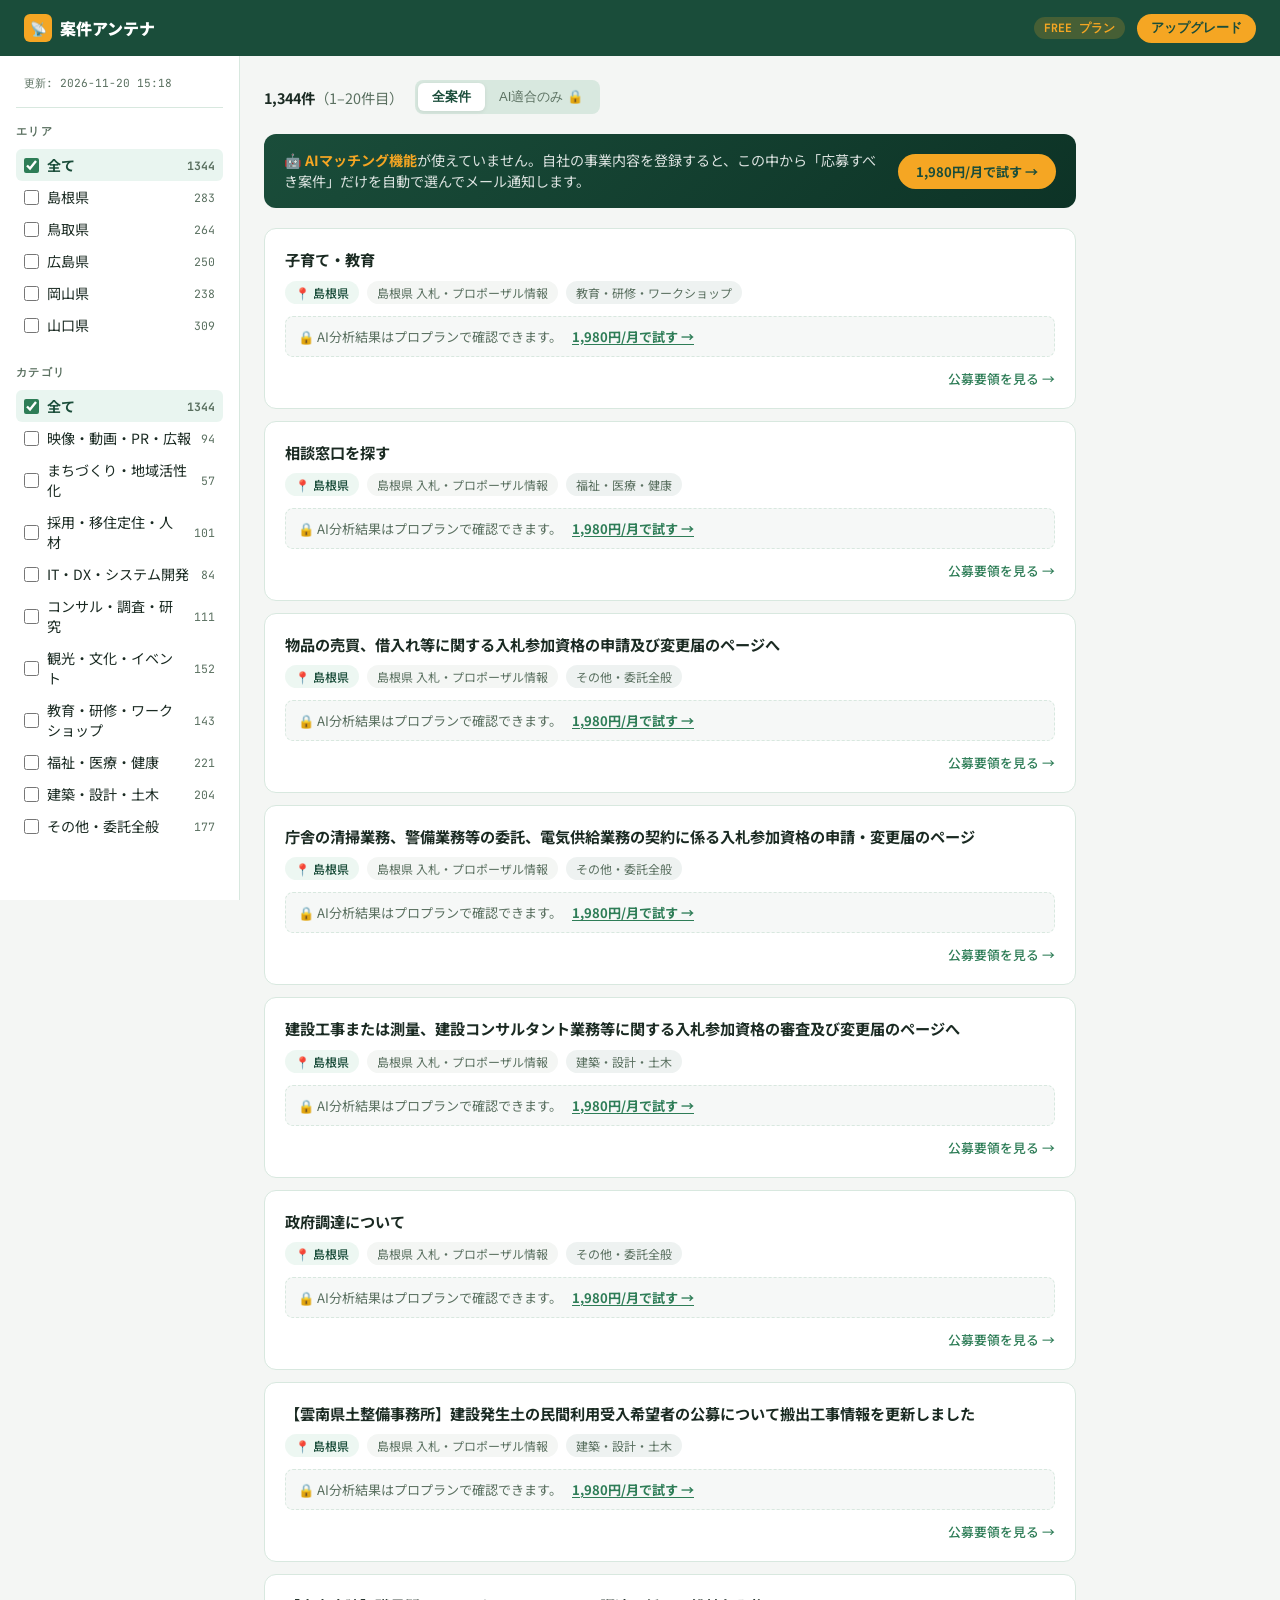
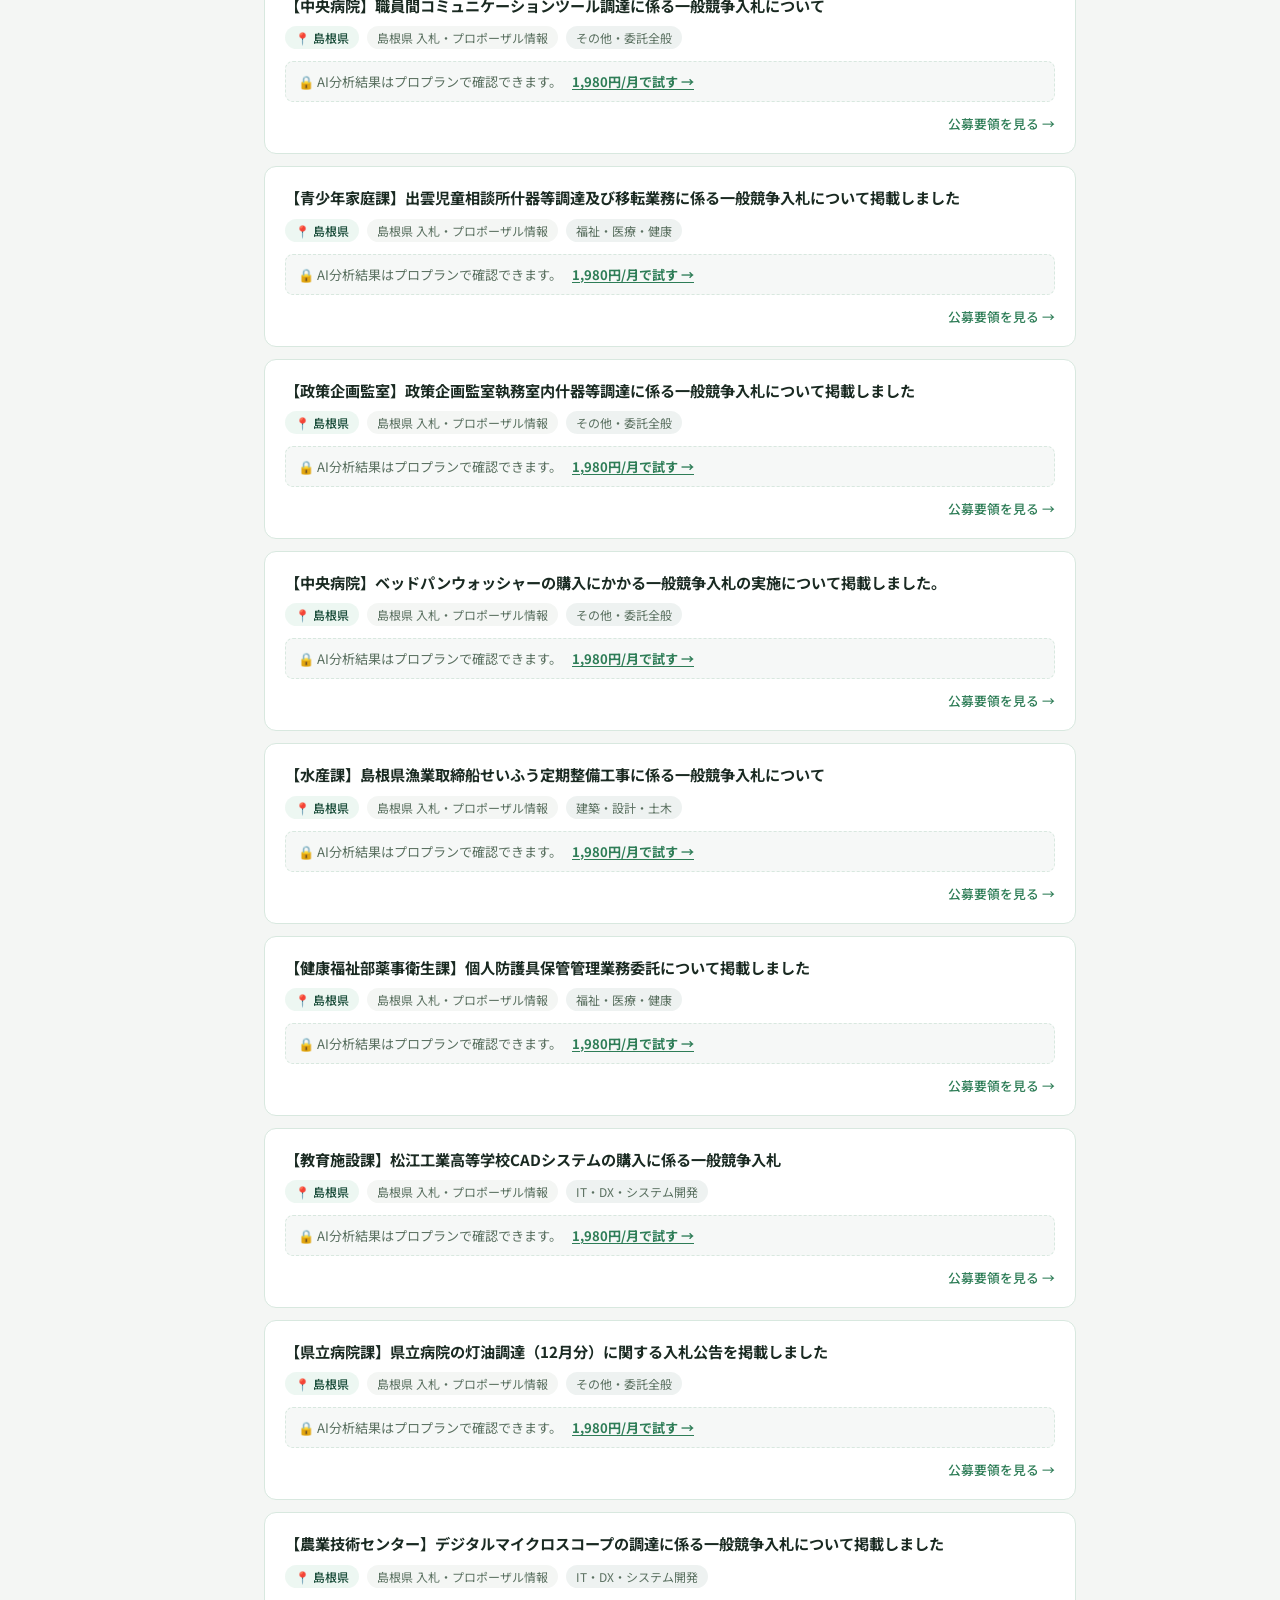
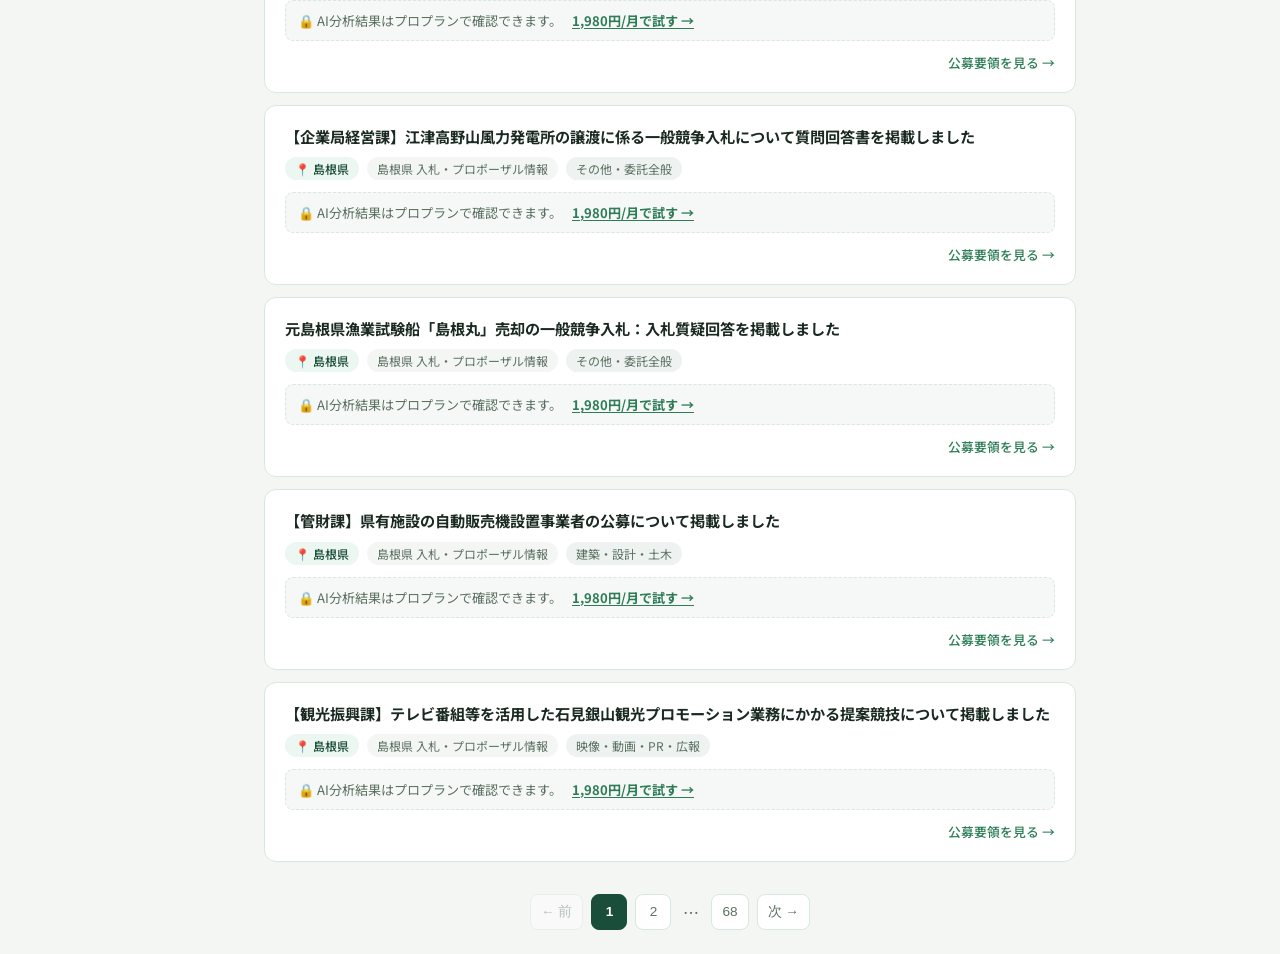
==== demo.html @ 3d56fa72 "init: 案件アンテナ initial commit - LP（index.html）+ ダッシュボード（demo.html） - スクレイパー（scraper/）中国地方5県1344件対応 - G" ====
<!DOCTYPE html>
<html lang="ja">
<head>
  <meta charset="UTF-8">
  <meta name="viewport" content="width=device-width, initial-scale=1.0">
  <title>案件一覧｜案件アンテナ</title>
  <link rel="preconnect" href="https://fonts.googleapis.com">
  <link rel="preconnect" href="https://fonts.gstatic.com" crossorigin>
  <link href="https://fonts.googleapis.com/css2?family=JetBrains+Mono:wght@400;700&family=Noto+Sans+JP:wght@400;500;700;900&display=swap" rel="stylesheet">
  <style>
    :root {
      --color-primary:       #1A4D3A;
      --color-primary-mid:   #2E7D57;
      --color-primary-light: #4CAF80;
      --color-accent:        #F5A623;
      --color-bg:            #F4F6F4;
      --color-bg-card:       #FFFFFF;
      --color-text:          #1A2A22;
      --color-text-muted:    #5A7060;
      --color-border:        #D8E8DF;
      --font-base: 'Noto Sans JP', sans-serif;
      --font-mono: 'JetBrains Mono', monospace;
    }
    *, *::before, *::after { box-sizing: border-box; margin: 0; padding: 0; }
    body { font-family: var(--font-base); background: var(--color-bg); color: var(--color-text); -webkit-font-smoothing: antialiased; }
    a { text-decoration: none; color: inherit; }

    /* ── Header ── */
    .app-header {
      background: var(--color-primary);
      color: #fff;
      padding: 0 24px;
      height: 56px;
      display: flex;
      align-items: center;
      justify-content: space-between;
      position: sticky;
      top: 0;
      z-index: 100;
    }
    .app-logo { font-weight: 900; font-size: 1rem; display: flex; align-items: center; gap: 8px; }
    .app-logo-icon { background: var(--color-accent); color: var(--color-primary); width: 28px; height: 28px; border-radius: 6px; display: flex; align-items: center; justify-content: center; font-size: .85rem; font-weight: 900; }
    .header-right { display: flex; align-items: center; gap: 12px; }
    .plan-badge { background: rgba(245,166,35,.2); color: var(--color-accent); font-size: .72rem; font-weight: 700; padding: 3px 10px; border-radius: 100px; font-family: var(--font-mono); }
    .upgrade-btn { background: var(--color-accent); color: var(--color-primary); font-size: .8rem; font-weight: 700; padding: 6px 14px; border-radius: 100px; cursor: pointer; border: none; }

    /* ── Layout ── */
    .app-body { display: flex; min-height: calc(100vh - 56px); }

    /* ── Sidebar ── */
    .sidebar {
      width: 240px;
      flex-shrink: 0;
      background: #fff;
      border-right: 1px solid var(--color-border);
      padding: 20px 16px;
      position: sticky;
      top: 56px;
      height: calc(100vh - 56px);
      overflow-y: auto;
    }
    .sidebar-section { margin-bottom: 24px; }
    .sidebar-label {
      font-size: .7rem;
      font-weight: 700;
      color: var(--color-text-muted);
      letter-spacing: .12em;
      text-transform: uppercase;
      font-family: var(--font-mono);
      margin-bottom: 10px;
    }
    .filter-item {
      display: flex;
      align-items: center;
      gap: 8px;
      padding: 6px 8px;
      border-radius: 6px;
      cursor: pointer;
      font-size: .88rem;
      transition: background .15s;
      user-select: none;
    }
    .filter-item:hover { background: var(--color-bg); }
    .filter-item.active { background: rgba(76,175,128,.12); color: var(--color-primary); font-weight: 700; }
    .filter-item input[type="checkbox"] { accent-color: var(--color-primary-mid); width: 15px; height: 15px; flex-shrink: 0; }
    .filter-count { margin-left: auto; font-size: .72rem; color: var(--color-text-muted); font-family: var(--font-mono); }

    /* ── Updated time ── */
    .updated-at {
      font-size: .7rem;
      color: var(--color-text-muted);
      font-family: var(--font-mono);
      padding: 0 8px 16px;
      border-bottom: 1px solid var(--color-border);
      margin-bottom: 16px;
    }

    /* ── Main ── */
    .main { flex: 1; padding: 24px; max-width: 860px; }

    /* ── Toolbar ── */
    .toolbar {
      display: flex;
      align-items: center;
      justify-content: space-between;
      margin-bottom: 20px;
      flex-wrap: wrap;
      gap: 12px;
    }
    .toolbar-left { display: flex; align-items: center; gap: 12px; }
    .result-count { font-size: .9rem; color: var(--color-text-muted); }
    .result-count strong { color: var(--color-text); font-weight: 700; }
    .tab-group { display: flex; background: var(--color-border); border-radius: 8px; padding: 3px; }
    .tab-btn { padding: 5px 14px; border-radius: 6px; font-size: .82rem; font-weight: 500; cursor: pointer; border: none; background: none; color: var(--color-text-muted); transition: all .15s; }
    .tab-btn.active { background: #fff; color: var(--color-primary); font-weight: 700; box-shadow: 0 1px 4px rgba(0,0,0,.08); }

    /* ── Upgrade Banner ── */
    .upgrade-banner {
      background: linear-gradient(135deg, var(--color-primary) 0%, #0D3326 100%);
      color: #fff;
      border-radius: 12px;
      padding: 16px 20px;
      display: flex;
      align-items: center;
      justify-content: space-between;
      gap: 16px;
      margin-bottom: 20px;
    }
    .upgrade-banner p { font-size: .88rem; line-height: 1.5; color: rgba(255,255,255,.85); }
    .upgrade-banner strong { color: var(--color-accent); }
    .upgrade-banner-btn { background: var(--color-accent); color: var(--color-primary); font-size: .82rem; font-weight: 700; padding: 8px 18px; border-radius: 100px; white-space: nowrap; flex-shrink: 0; }

    /* ── Cards ── */
    .card-list { display: flex; flex-direction: column; gap: 12px; }
    .card {
      background: var(--color-bg-card);
      border: 1px solid var(--color-border);
      border-radius: 12px;
      padding: 20px;
      transition: box-shadow .2s, border-color .2s;
    }
    .card:hover { box-shadow: 0 4px 16px rgba(26,77,58,.1); border-color: var(--color-primary-light); }
    .card-header { display: flex; align-items: flex-start; justify-content: space-between; gap: 12px; margin-bottom: 10px; }
    .card-title { font-size: .95rem; font-weight: 700; line-height: 1.4; flex: 1; }
    .card-title a:hover { color: var(--color-primary-mid); }
    .card-meta { display: flex; flex-wrap: wrap; gap: 8px; align-items: center; }
    .meta-chip {
      display: inline-flex;
      align-items: center;
      gap: 4px;
      font-size: .75rem;
      color: var(--color-text-muted);
      background: var(--color-bg);
      padding: 3px 10px;
      border-radius: 100px;
    }
    .meta-chip-pref { background: rgba(76,175,128,.1); color: var(--color-primary); font-weight: 500; }
    .meta-chip-cat { background: rgba(26,77,58,.07); }

    .ai-match-locked {
      display: flex;
      align-items: center;
      gap: 10px;
      background: rgba(26,77,58,.04);
      border: 1px dashed var(--color-border);
      border-radius: 8px;
      padding: 10px 12px;
      font-size: .82rem;
      color: var(--color-text-muted);
      margin-top: 12px;
    }
    .ai-match-locked a { color: var(--color-primary-mid); font-weight: 700; text-decoration: underline; text-underline-offset: 2px; }

    .card-link-row { display: flex; justify-content: flex-end; margin-top: 12px; }
    .card-link { font-size: .8rem; color: var(--color-primary-mid); font-weight: 500; display: flex; align-items: center; gap: 4px; }
    .card-link:hover { color: var(--color-primary); }

    /* ── Pagination ── */
    .pagination {
      display: flex;
      align-items: center;
      justify-content: center;
      gap: 8px;
      margin-top: 32px;
      flex-wrap: wrap;
    }
    .page-btn {
      min-width: 36px;
      height: 36px;
      border-radius: 8px;
      border: 1px solid var(--color-border);
      background: #fff;
      color: var(--color-text-muted);
      font-size: .85rem;
      font-weight: 500;
      cursor: pointer;
      display: flex;
      align-items: center;
      justify-content: center;
      padding: 0 10px;
      transition: all .15s;
    }
    .page-btn:hover { border-color: var(--color-primary-light); color: var(--color-primary); }
    .page-btn.active { background: var(--color-primary); color: #fff; border-color: var(--color-primary); font-weight: 700; }
    .page-btn:disabled { opacity: .4; cursor: default; }

    /* ── Loading ── */
    .loading { text-align: center; padding: 60px 20px; color: var(--color-text-muted); font-size: .9rem; }
    .spinner { display: inline-block; width: 28px; height: 28px; border: 3px solid var(--color-border); border-top-color: var(--color-primary-mid); border-radius: 50%; animation: spin .8s linear infinite; margin-bottom: 12px; }
    @keyframes spin { to { transform: rotate(360deg); } }

    /* ── Empty ── */
    .empty { text-align: center; padding: 60px 20px; color: var(--color-text-muted); }

    @media (max-width: 768px) {
      .sidebar { display: none; }
      .main { padding: 16px; }
    }
  </style>
</head>
<body>

  <header class="app-header">
    <div class="app-logo">
      <div class="app-logo-icon">📡</div>
      案件アンテナ
    </div>
    <div class="header-right">
      <span class="plan-badge">FREE プラン</span>
      <button class="upgrade-btn" onclick="location.href='index.html#pricing'">アップグレード</button>
    </div>
  </header>

  <div class="app-body">

    <aside class="sidebar">
      <div class="updated-at" id="updated-at">読み込み中...</div>

      <div class="sidebar-section">
        <div class="sidebar-label">エリア</div>
        <div id="pref-filters"></div>
      </div>

      <div class="sidebar-section">
        <div class="sidebar-label">カテゴリ</div>
        <div id="cat-filters"></div>
      </div>
    </aside>

    <main class="main">
      <div class="toolbar">
        <div class="toolbar-left">
          <p class="result-count" id="result-count">読み込み中...</p>
          <div class="tab-group">
            <button class="tab-btn active" id="tab-all" onclick="switchTab('all')">全案件</button>
            <button class="tab-btn" id="tab-ai" onclick="switchTab('ai')">AI適合のみ 🔒</button>
          </div>
        </div>
      </div>

      <div class="upgrade-banner">
        <p>🤖 <strong>AIマッチング機能</strong>が使えていません。自社の事業内容を登録すると、この中から「応募すべき案件」だけを自動で選んでメール通知します。</p>
        <a href="index.html#pricing" class="upgrade-banner-btn">1,980円/月で試す →</a>
      </div>

      <div id="card-list" class="card-list">
        <div class="loading"><div class="spinner"></div><br>案件データを読み込んでいます...</div>
      </div>

      <div class="empty" id="empty-state" style="display:none;">
        <p>該当する案件が見つかりませんでした。<br>フィルターを変更してみてください。</p>
      </div>

      <div class="pagination" id="pagination"></div>
    </main>
  </div>

  <script>
    const PER_PAGE = 20;

    let ALL_PROPOSALS = [];
    let activePref = null;
    let activeCat  = null;
    let currentPage = 1;

    const PREFS = ['島根県','鳥取県','広島県','岡山県','山口県'];
    const CATS  = [
      '映像・動画・PR・広報',
      'まちづくり・地域活性化',
      '採用・移住定住・人材',
      'IT・DX・システム開発',
      'コンサル・調査・研究',
      '観光・文化・イベント',
      '教育・研修・ワークショップ',
      '福祉・医療・健康',
      '建築・設計・土木',
      'その他・委託全般',
    ];

    // ── データ読み込み ──
    fetch('./data/proposals.json')
      .then(r => r.json())
      .then(data => {
        ALL_PROPOSALS = data.proposals;
        document.getElementById('updated-at').textContent = `更新: ${data.updated_at}`;
        buildFilters();
        render();
      })
      .catch(() => {
        document.getElementById('card-list').innerHTML =
          '<div class="empty"><p>データの読み込みに失敗しました。</p></div>';
      });

    // ── フィルターUI構築 ──
    function buildFilters() {
      buildFilterGroup('pref-filters', PREFS, 'pref');
      buildFilterGroup('cat-filters',  CATS,  'cat');
    }

    function buildFilterGroup(containerId, values, type) {
      const container = document.getElementById(containerId);
      // 「全て」
      const allItem = makeFilterItem('全て', null, type, true);
      container.appendChild(allItem);
      values.forEach(val => {
        const count = ALL_PROPOSALS.filter(p => p[type === 'pref' ? 'prefecture' : 'category'] === val).length;
        if (count > 0) container.appendChild(makeFilterItem(val, val, type, false, count));
      });
    }

    function makeFilterItem(label, value, type, isAll, count) {
      const div = document.createElement('label');
      div.className = 'filter-item' + (isAll ? ' active' : '');
      div.dataset.type  = type;
      div.dataset.value = value || '';

      const cb = document.createElement('input');
      cb.type = 'checkbox';
      cb.checked = isAll;

      const text = document.createTextNode(' ' + label);
      div.appendChild(cb);
      div.appendChild(text);

      if (count !== undefined) {
        const span = document.createElement('span');
        span.className = 'filter-count';
        span.id = `count-${type}-${(value || 'all').replace(/[・\s]/g, '_')}`;
        span.textContent = count;
        div.appendChild(span);
      } else {
        const span = document.createElement('span');
        span.className = 'filter-count';
        span.id = `count-${type}-all`;
        span.textContent = ALL_PROPOSALS.length;
        div.appendChild(span);
      }

      div.addEventListener('click', () => {
        if (type === 'pref') {
          activePref = (activePref === value) ? null : value;
        } else {
          activeCat = (activeCat === value) ? null : value;
        }
        currentPage = 1;
        render();
      });

      return div;
    }

    // ── フィルター適用 ──
    function getFiltered() {
      return ALL_PROPOSALS.filter(p => {
        const prefOk = activePref === null || p.prefecture === activePref;
        const catOk  = activeCat  === null || p.category  === activeCat;
        return prefOk && catOk;
      });
    }

    // ── カードHTML ──
    function cardHTML(p) {
      return `
        <div class="card">
          <div class="card-header">
            <div class="card-title">
              <a href="${p.url}" target="_blank" rel="noopener">${escHtml(p.title)}</a>
            </div>
          </div>
          <div class="card-meta">
            <span class="meta-chip meta-chip-pref">📍 ${escHtml(p.prefecture)}</span>
            <span class="meta-chip">${escHtml(p.org)}</span>
            <span class="meta-chip meta-chip-cat">${escHtml(p.category)}</span>
          </div>
          <div class="ai-match-locked">
            🔒 AI分析結果はプロプランで確認できます。
            <a href="index.html#pricing">1,980円/月で試す →</a>
          </div>
          <div class="card-link-row">
            <a href="${p.url}" target="_blank" rel="noopener" class="card-link">公募要領を見る →</a>
          </div>
        </div>`;
    }

    function escHtml(s) {
      return String(s).replace(/&/g,'&amp;').replace(/</g,'&lt;').replace(/>/g,'&gt;').replace(/"/g,'&quot;');
    }

    // ── 描画 ──
    function render() {
      const filtered = getFiltered();
      const total = filtered.length;
      const totalPages = Math.max(1, Math.ceil(total / PER_PAGE));
      currentPage = Math.min(currentPage, totalPages);

      const start = (currentPage - 1) * PER_PAGE;
      const page  = filtered.slice(start, start + PER_PAGE);

      const list  = document.getElementById('card-list');
      const empty = document.getElementById('empty-state');

      if (total === 0) {
        list.innerHTML = '';
        empty.style.display = 'block';
      } else {
        list.innerHTML = page.map(cardHTML).join('');
        empty.style.display = 'none';
      }

      document.getElementById('result-count').innerHTML =
        `<strong>${total.toLocaleString()}件</strong>（${start+1}–${Math.min(start+PER_PAGE,total)}件目）`;

      renderPagination(totalPages);
      updateSidebarActive();
    }

    // ── ページネーション ──
    function renderPagination(totalPages) {
      const pg = document.getElementById('pagination');
      if (totalPages <= 1) { pg.innerHTML = ''; return; }

      let html = '';
      html += `<button class="page-btn" onclick="goPage(${currentPage-1})" ${currentPage===1?'disabled':''}>← 前</button>`;

      const range = pageRange(currentPage, totalPages);
      range.forEach(p => {
        if (p === '...') {
          html += `<span style="padding:0 4px;color:var(--color-text-muted)">…</span>`;
        } else {
          html += `<button class="page-btn${p===currentPage?' active':''}" onclick="goPage(${p})">${p}</button>`;
        }
      });

      html += `<button class="page-btn" onclick="goPage(${currentPage+1})" ${currentPage===totalPages?'disabled':''}>次 →</button>`;
      pg.innerHTML = html;
    }

    function pageRange(cur, total) {
      if (total <= 7) return Array.from({length:total},(_,i)=>i+1);
      const pages = [1];
      if (cur > 3) pages.push('...');
      for (let i=Math.max(2,cur-1); i<=Math.min(total-1,cur+1); i++) pages.push(i);
      if (cur < total-2) pages.push('...');
      pages.push(total);
      return pages;
    }

    function goPage(p) {
      currentPage = p;
      render();
      window.scrollTo({top:0, behavior:'smooth'});
    }

    // ── サイドバーのアクティブ状態更新 ──
    function updateSidebarActive() {
      document.querySelectorAll('.filter-item').forEach(item => {
        const type  = item.dataset.type;
        const value = item.dataset.value || null;
        const isActive = type === 'pref'
          ? activePref === value
          : activeCat === value;
        item.classList.toggle('active', isActive);
        item.querySelector('input').checked = isActive;
      });

      // カウント更新
      PREFS.forEach(pref => {
        const count = ALL_PROPOSALS.filter(p =>
          p.prefecture === pref && (activeCat === null || p.category === activeCat)
        ).length;
        const el = document.getElementById(`count-pref-${pref.replace(/[・\s]/g,'_')}`);
        if (el) el.textContent = count;
      });
      const prefAllEl = document.getElementById('count-pref-all');
      if (prefAllEl) prefAllEl.textContent = ALL_PROPOSALS.filter(p =>
        activeCat === null || p.category === activeCat
      ).length;

      CATS.forEach(cat => {
        const count = ALL_PROPOSALS.filter(p =>
          p.category === cat && (activePref === null || p.prefecture === activePref)
        ).length;
        const el = document.getElementById(`count-cat-${cat.replace(/[・\s]/g,'_')}`);
        if (el) el.textContent = count;
      });
      const catAllEl = document.getElementById('count-cat-all');
      if (catAllEl) catAllEl.textContent = ALL_PROPOSALS.filter(p =>
        activePref === null || p.prefecture === activePref
      ).length;
    }

    // ── タブ切り替え ──
    function switchTab(tab) {
      if (tab === 'ai') {
        alert('AI適合マッチング通知はプロプラン（¥1,980/月）の機能です。\n自社の事業内容を登録すると、全案件の中から\nAIが「応募すべき案件」を自動で選定してメール通知します。');
        return;
      }
    }
  </script>

</body>
</html>
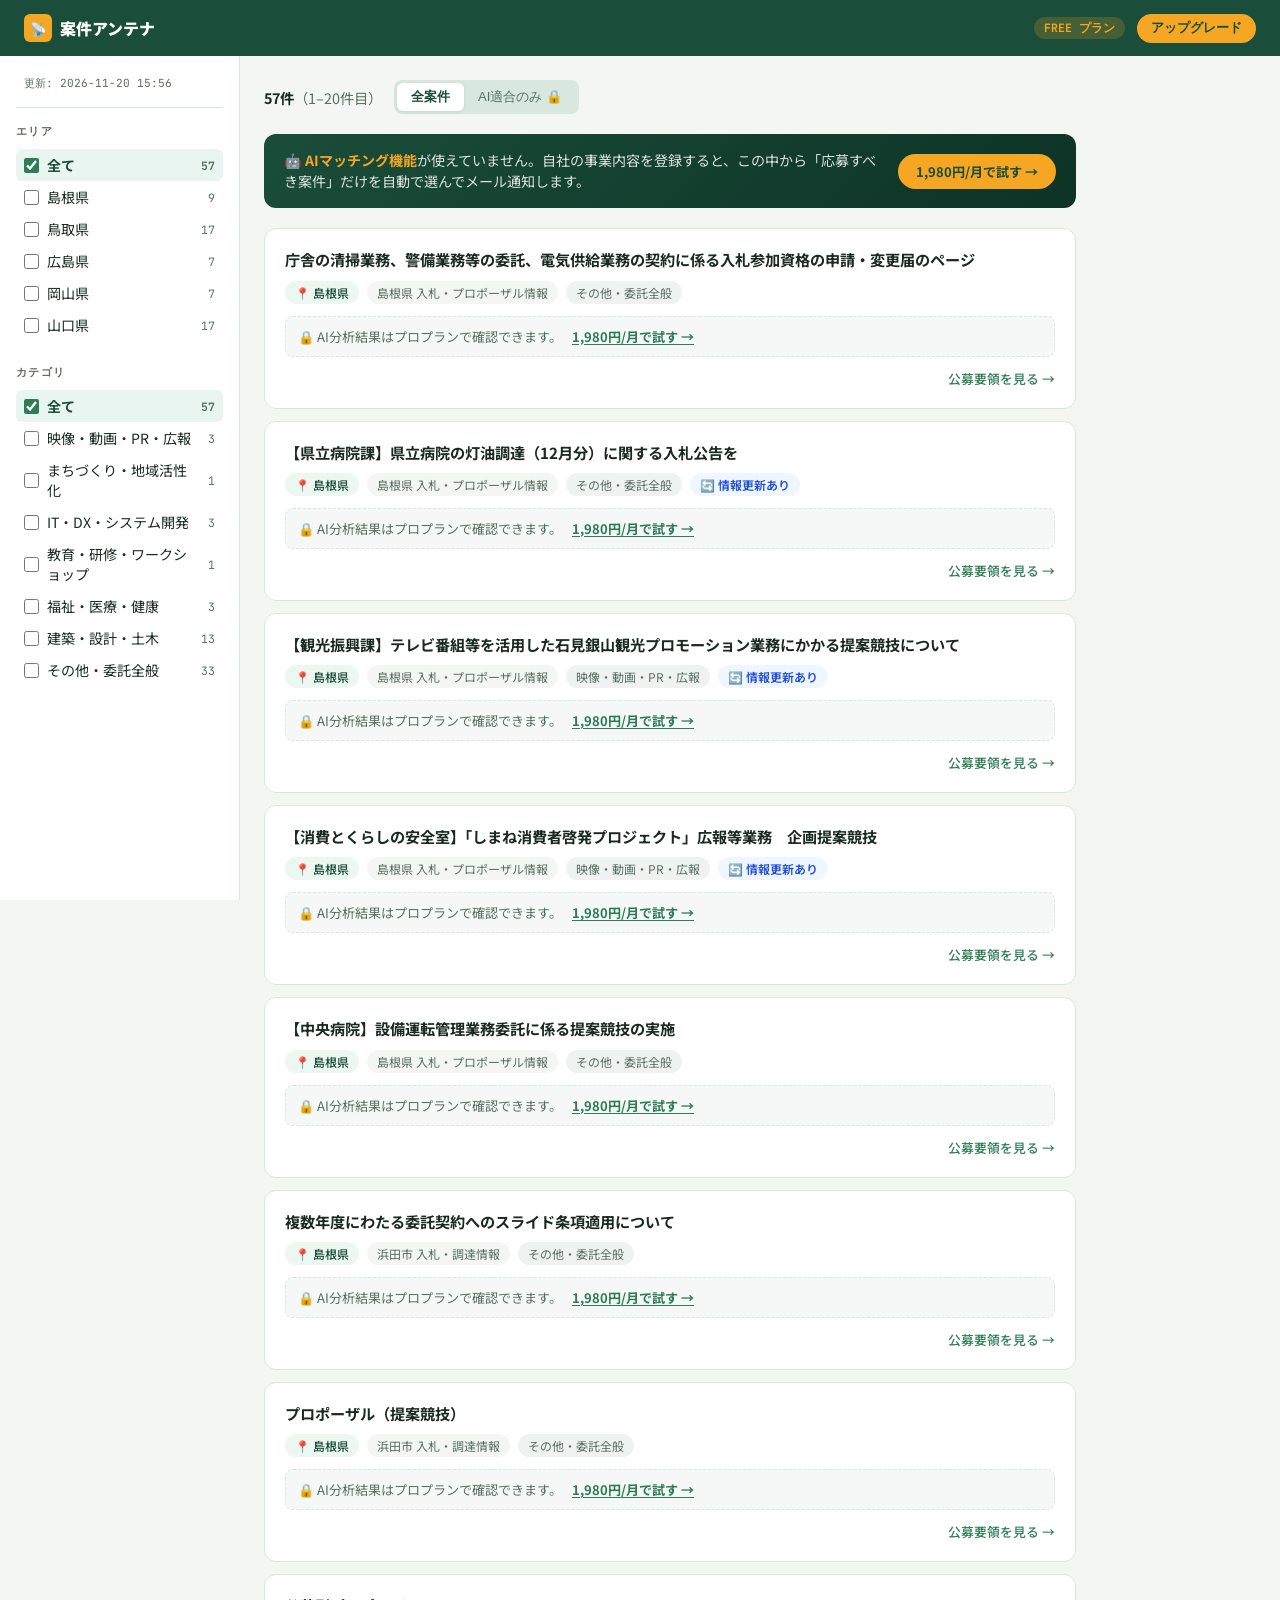
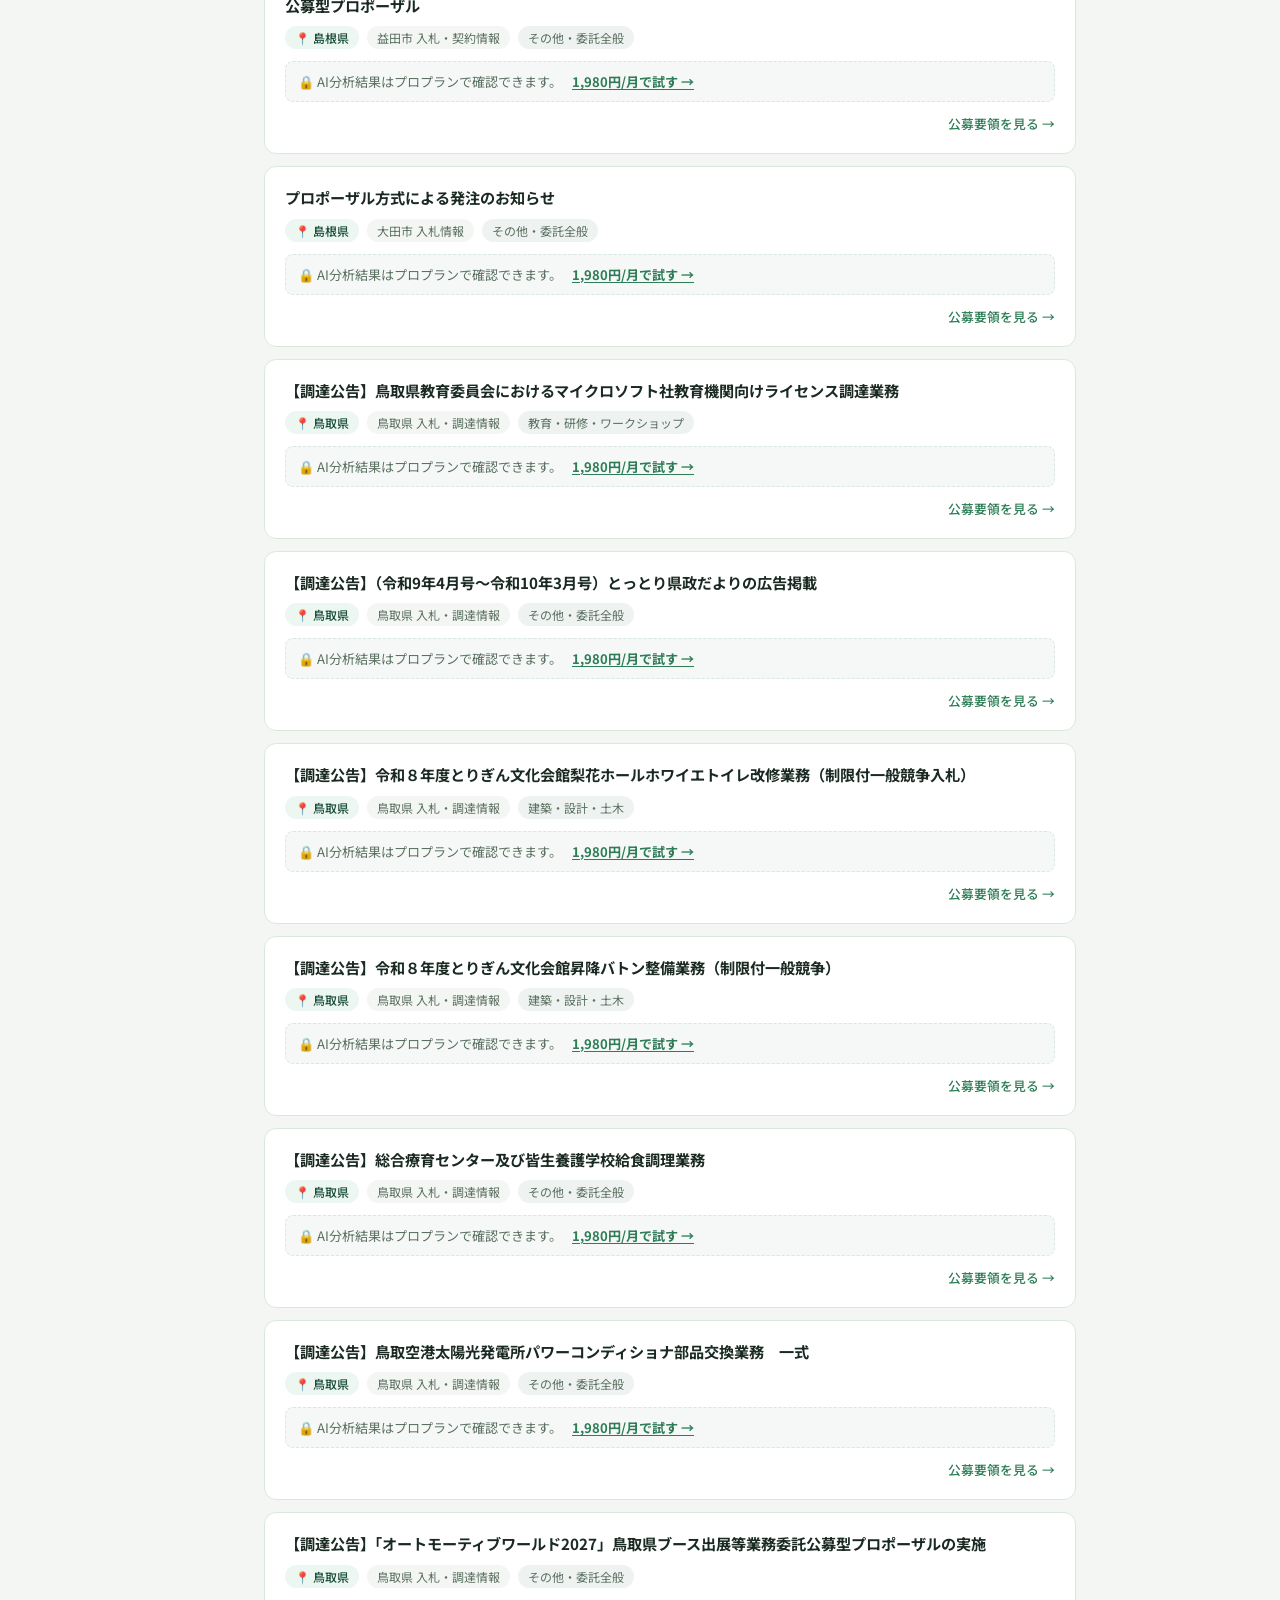
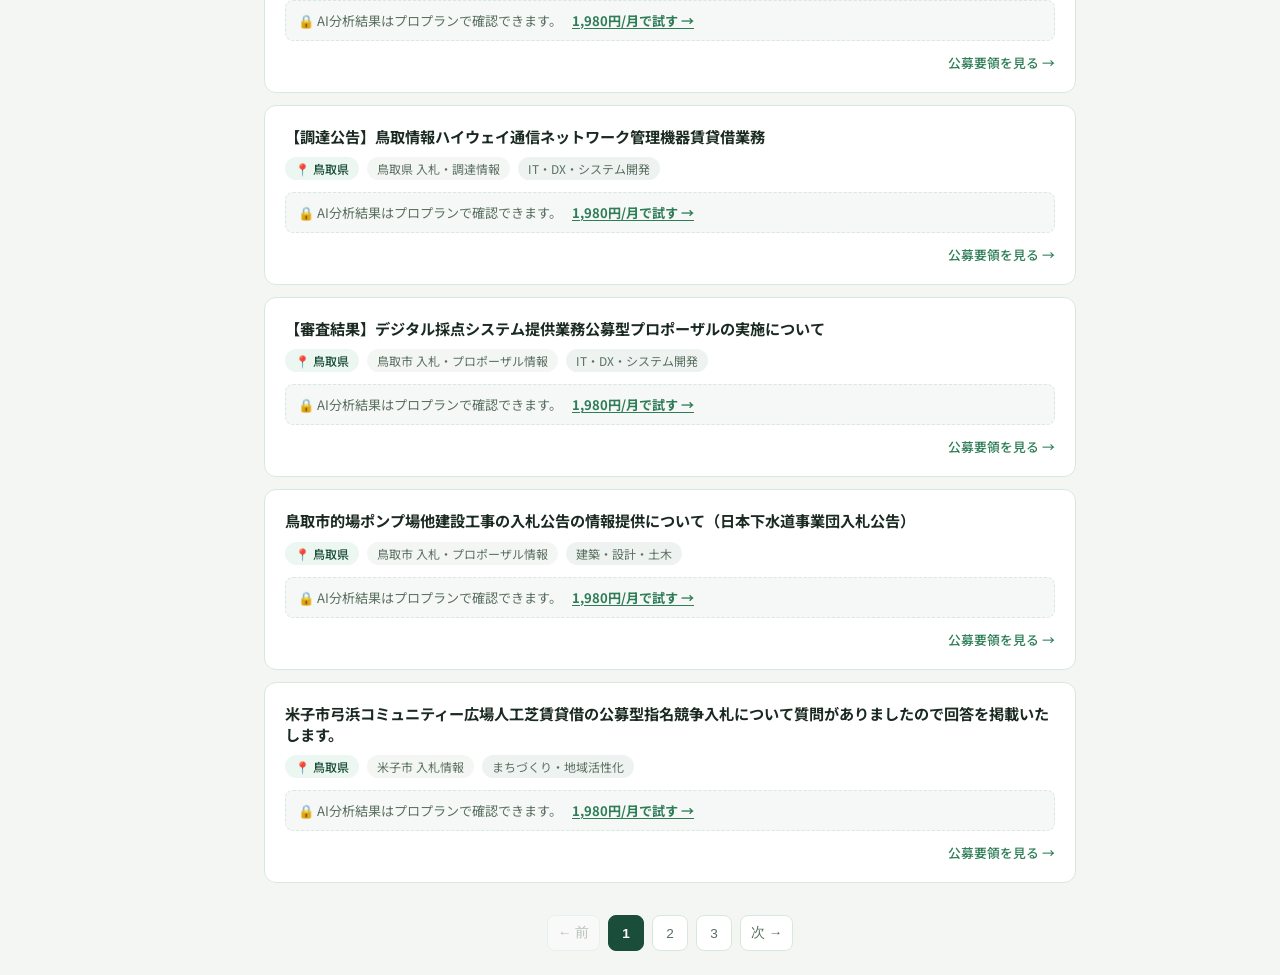
==== commit 47f56052: "fix: タイトルクリーニングと終了案件除外 - 更新系テキスト（「質問回答追加」「掲載しました」等）をタイトルから除去しis_updatedフラグ付与 - 結果公表・事業者決定・終了済み案件をEXC" ====
--- a/demo.html
+++ b/demo.html
@@ -156,6 +156,7 @@
     }
     .meta-chip-pref { background: rgba(76,175,128,.1); color: var(--color-primary); font-weight: 500; }
     .meta-chip-cat { background: rgba(26,77,58,.07); }
+    .meta-chip-updated { background: #EFF6FF; color: #1D4ED8; font-weight: 600; }
 
     .ai-match-locked {
       display: flex;
@@ -380,6 +381,9 @@
 
     // ── カードHTML ──
     function cardHTML(p) {
+      const updatedBadge = p.is_updated
+        ? `<span class="meta-chip meta-chip-updated">🔄 情報更新あり</span>`
+        : '';
       return `
         <div class="card">
           <div class="card-header">
@@ -391,6 +395,7 @@
             <span class="meta-chip meta-chip-pref">📍 ${escHtml(p.prefecture)}</span>
             <span class="meta-chip">${escHtml(p.org)}</span>
             <span class="meta-chip meta-chip-cat">${escHtml(p.category)}</span>
+            ${updatedBadge}
           </div>
           <div class="ai-match-locked">
             🔒 AI分析結果はプロプランで確認できます。
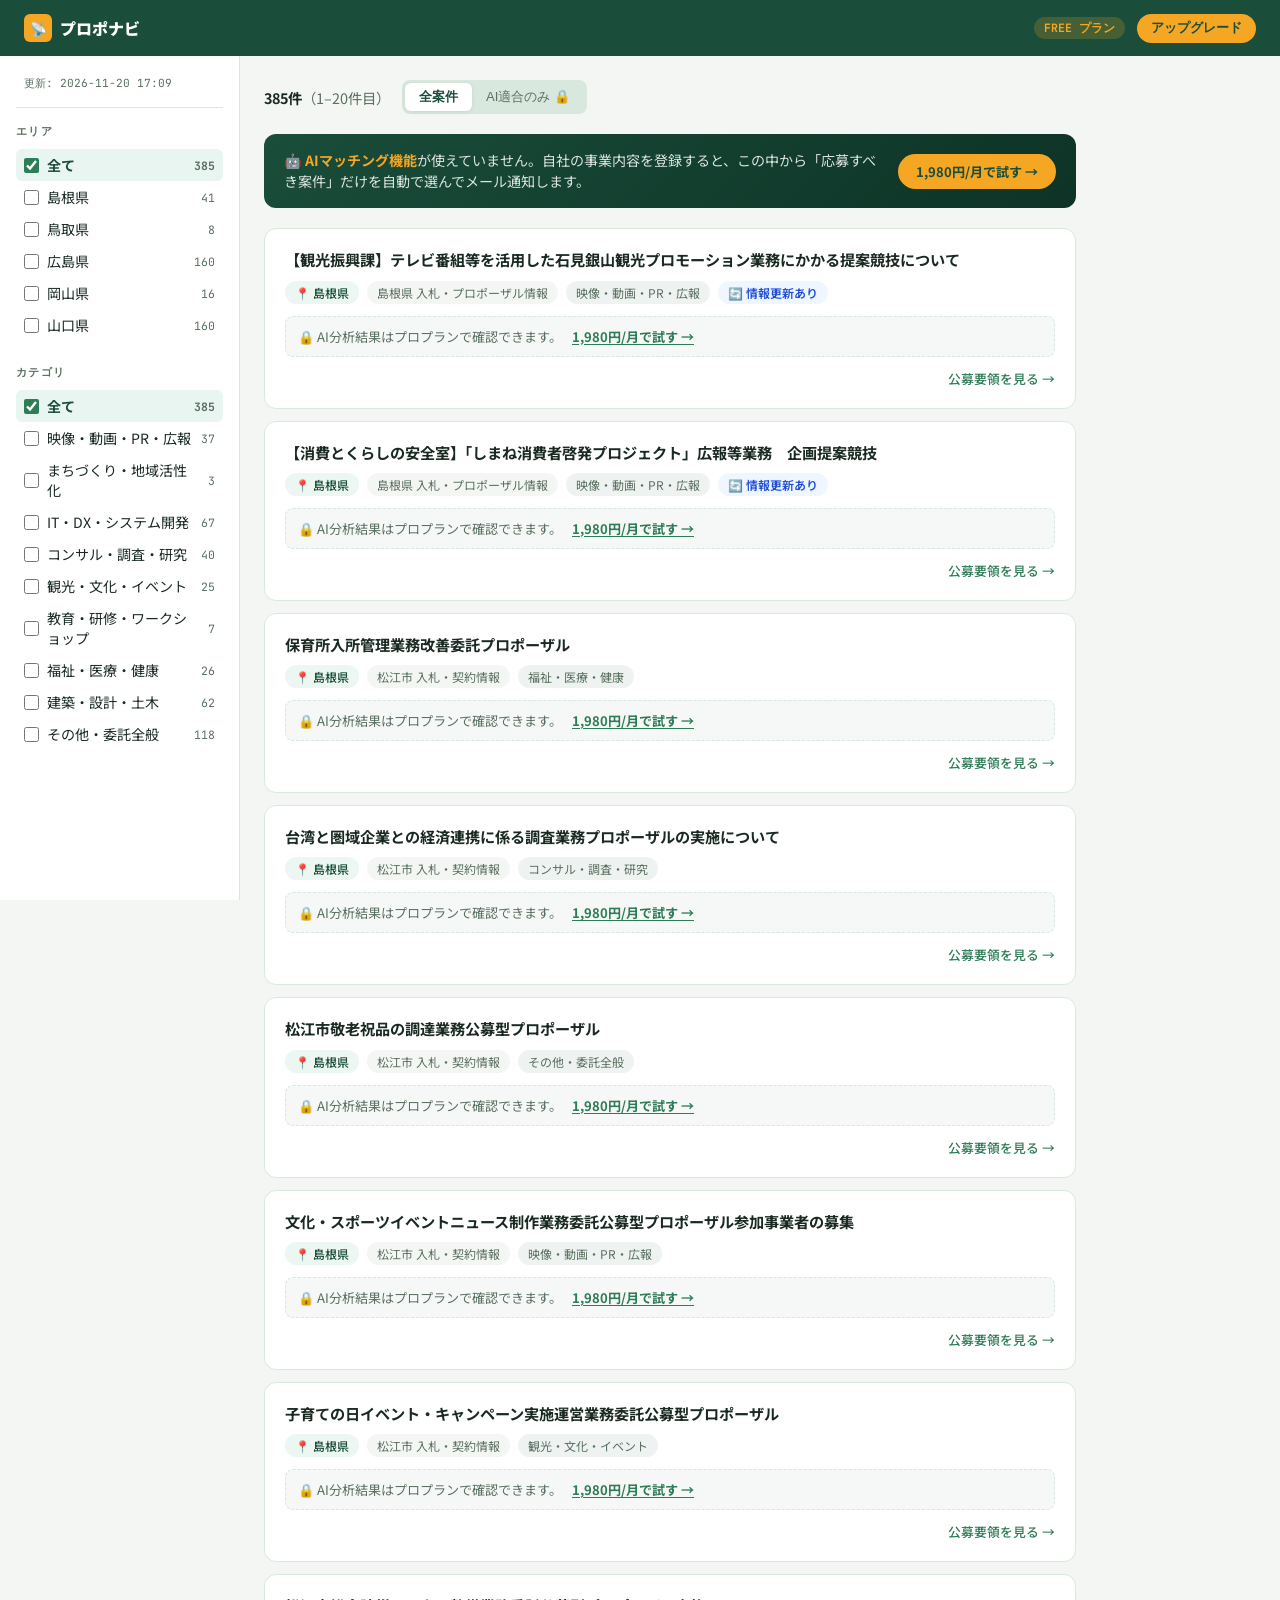
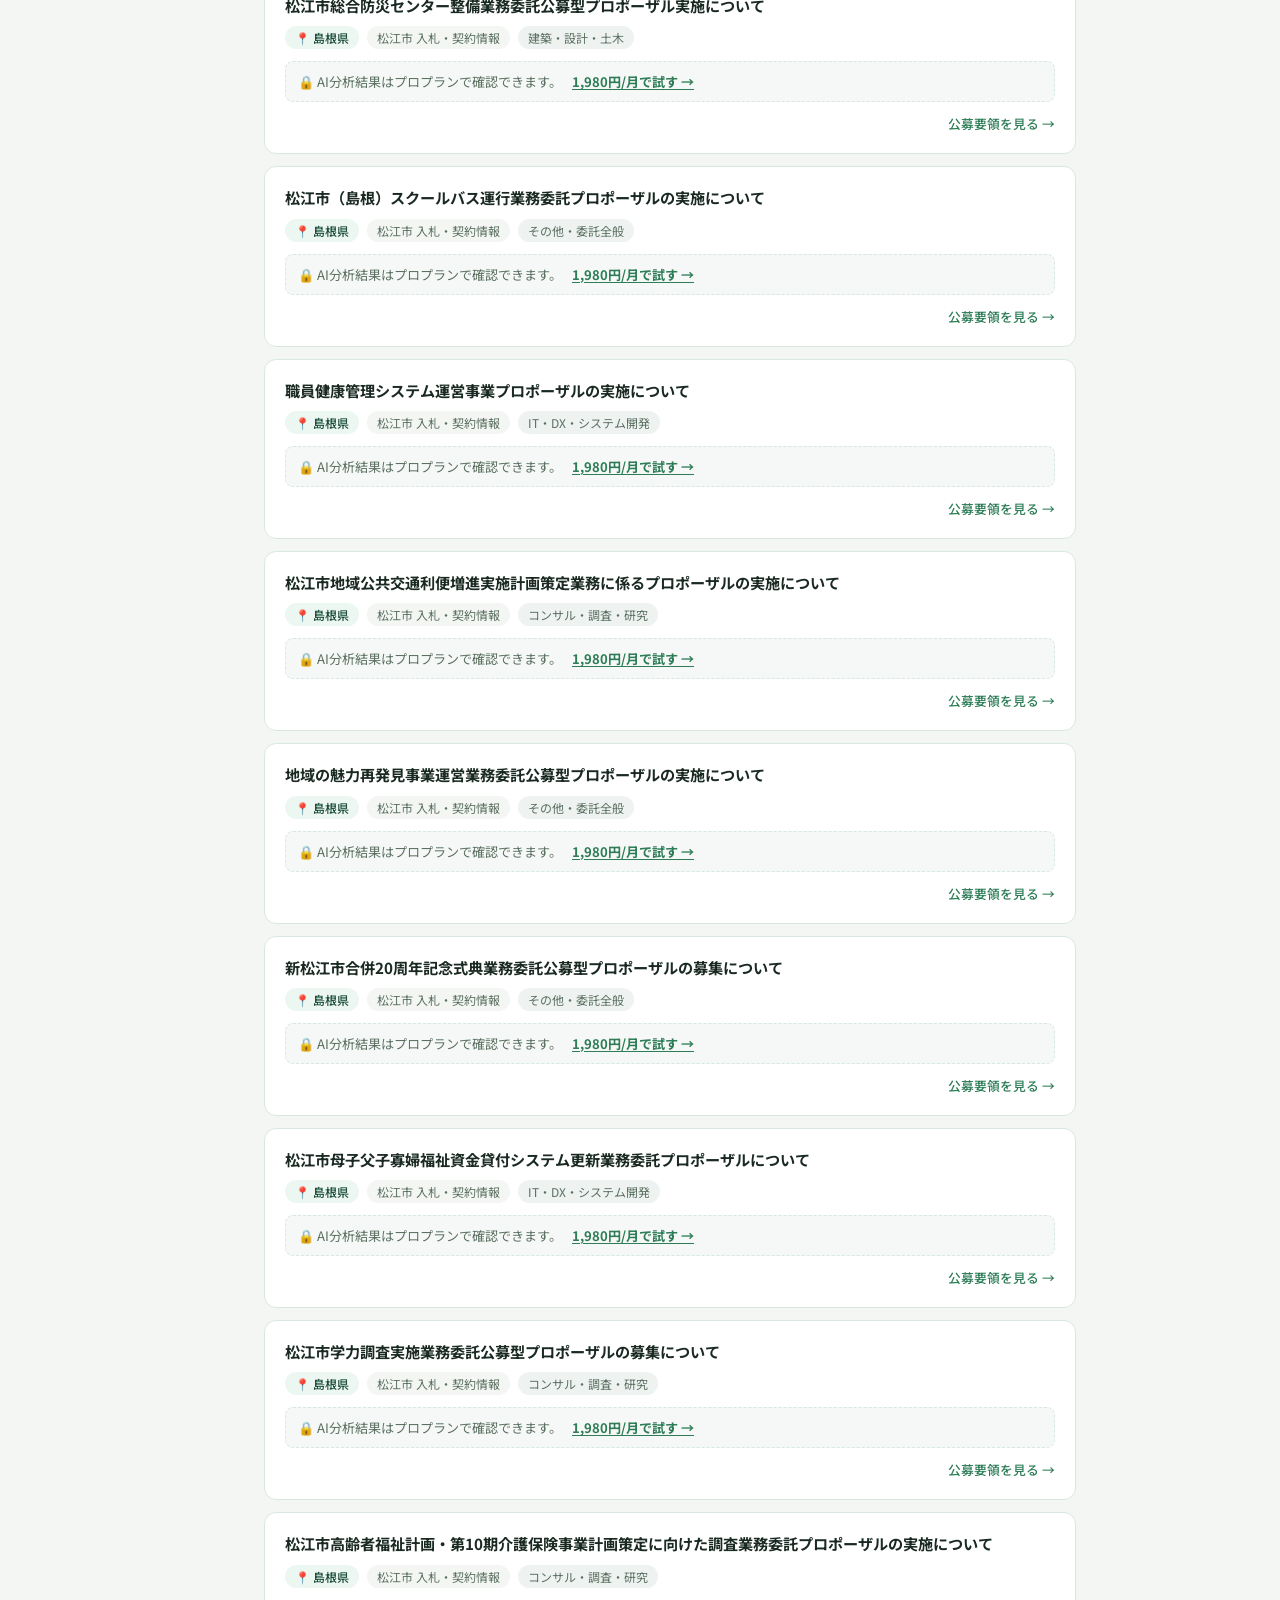
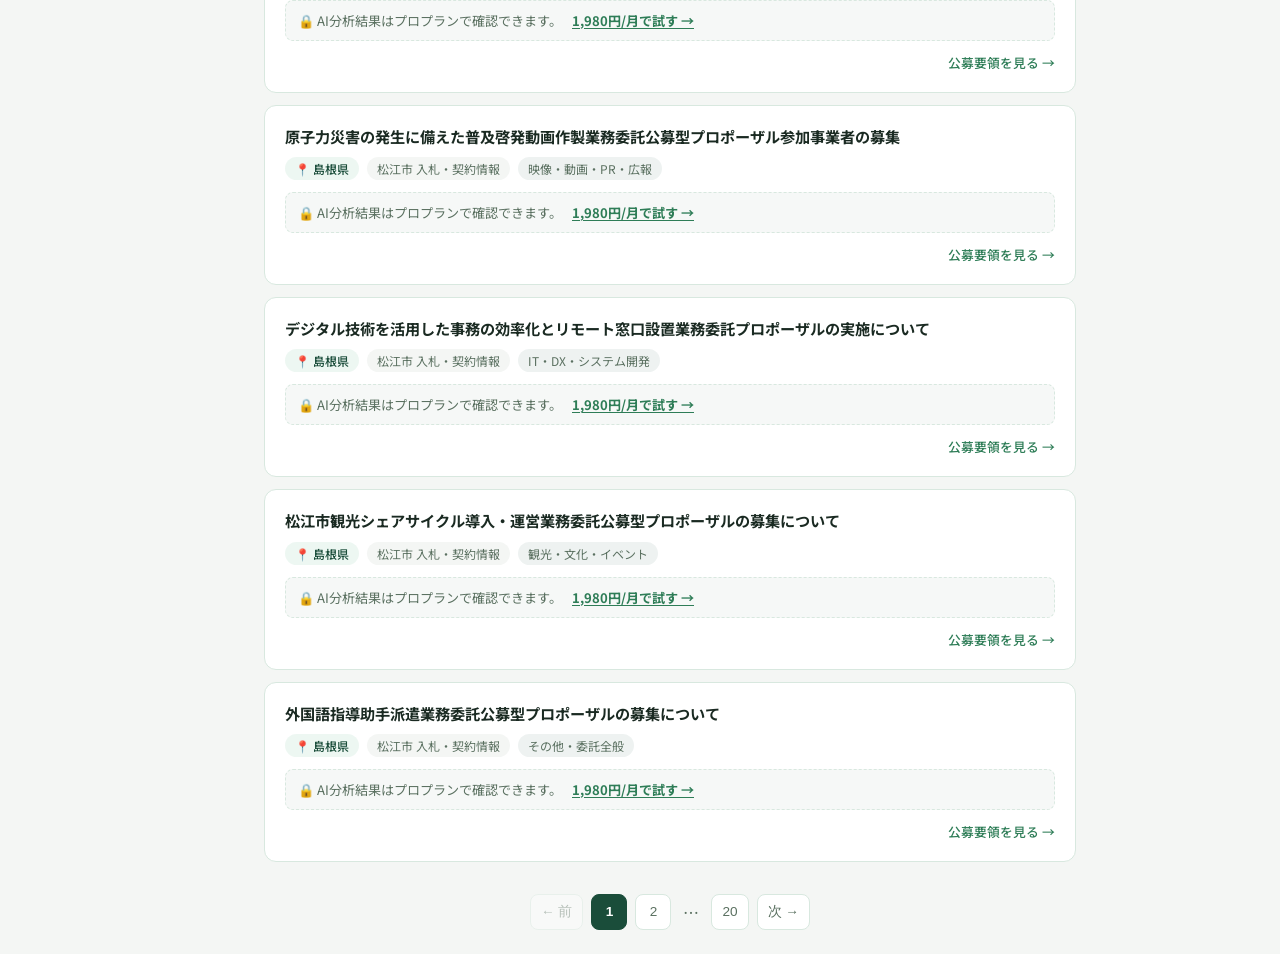
==== commit 339c149e: "feat: サービス名をプロポナビに変更 + URL修正で171件→385件に増加 - index.html / demo.html: 案件アンテナ→プロポナビ、自治体→行政・公的機関 - sites" ====
--- a/demo.html
+++ b/demo.html
@@ -3,7 +3,7 @@
 <head>
   <meta charset="UTF-8">
   <meta name="viewport" content="width=device-width, initial-scale=1.0">
-  <title>案件一覧｜案件アンテナ</title>
+  <title>案件一覧｜プロポナビ</title>
   <link rel="preconnect" href="https://fonts.googleapis.com">
   <link rel="preconnect" href="https://fonts.gstatic.com" crossorigin>
   <link href="https://fonts.googleapis.com/css2?family=JetBrains+Mono:wght@400;700&family=Noto+Sans+JP:wght@400;500;700;900&display=swap" rel="stylesheet">
@@ -224,7 +224,7 @@
   <header class="app-header">
     <div class="app-logo">
       <div class="app-logo-icon">📡</div>
-      案件アンテナ
+      プロポナビ
     </div>
     <div class="header-right">
       <span class="plan-badge">FREE プラン</span>
